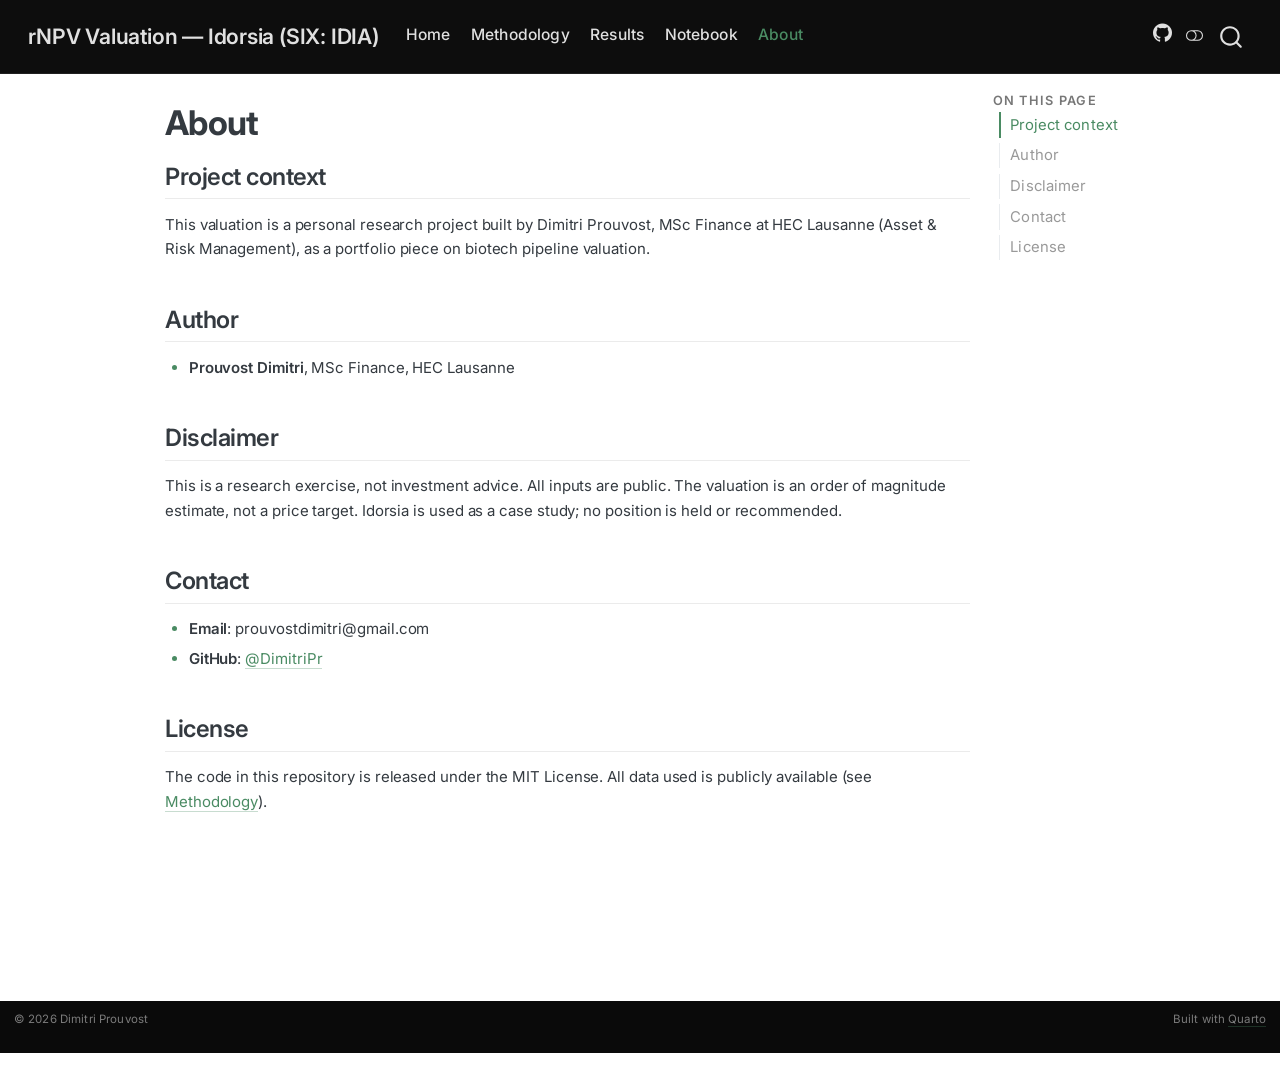
==== about.html @ 0ca476a7 "Deploying to gh-pages from @ DimitriPr/rnpv-idorsia-valuation@db2570fab41d0d4c4d8c8cfc863c0c8bb21568" ====
<!DOCTYPE html>
<html xmlns="http://www.w3.org/1999/xhtml" lang="en" xml:lang="en"><head>

<meta charset="utf-8">
<meta name="generator" content="quarto-1.10.18">

<meta name="viewport" content="width=device-width, initial-scale=1.0, user-scalable=yes">


<title>About – rNPV Valuation — Idorsia (SIX: IDIA)</title>
<style>
/* Default styles provided by pandoc.
** See https://pandoc.org/MANUAL.html#variables-for-html for config info.
*/
span.smallcaps{font-variant: small-caps;}
div.columns{display: flex; gap: 1.5em;}
div.column{flex: auto;}
@media screen {
div.columns{gap: min(4vw, 1.5em);}
div.column{overflow-x: auto;}
}
div.hanging-indent{margin-left: 1.5em; text-indent: -1.5em;}
ul.task-list{list-style: none;}
ul.task-list li input[type="checkbox"] {
  width: 0.8em;
  margin: 0 0.8em 0.2em -1em; /* quarto-specific, see https://github.com/quarto-dev/quarto-cli/issues/4556 */ 
  vertical-align: middle;
}
</style>


<script src="site_libs/quarto-nav/quarto-nav.js"></script>
<script src="site_libs/quarto-nav/headroom.min.js"></script>
<script src="site_libs/clipboard/clipboard.min.js"></script>
<script src="site_libs/quarto-search/autocomplete.umd.js"></script>
<script src="site_libs/quarto-search/fuse.min.js"></script>
<script src="site_libs/quarto-search/quarto-search.js"></script>
<meta name="quarto:offset" content="./">
<script src="site_libs/quarto-html/quarto.js" type="module"></script>
<script src="site_libs/quarto-html/tabsets/tabsets.js" type="module"></script>
<script src="site_libs/quarto-html/popper.min.js"></script>
<script src="site_libs/quarto-html/tippy.umd.min.js"></script>
<script src="site_libs/quarto-html/anchor.min.js"></script>
<link href="site_libs/quarto-html/tippy.css" rel="stylesheet">
<link href="site_libs/quarto-html/quarto-syntax-highlighting-64a204ab8560d761af7679ceaba22944.css" rel="stylesheet" class="quarto-color-scheme" id="quarto-text-highlighting-styles">
<link href="site_libs/quarto-html/quarto-syntax-highlighting-dark-b85bc7c33db8c58e0ec93c3465666fed.css" rel="stylesheet" class="quarto-color-scheme quarto-color-alternate" id="quarto-text-highlighting-styles">
<link href="site_libs/quarto-html/quarto-syntax-highlighting-64a204ab8560d761af7679ceaba22944.css" rel="stylesheet" class="quarto-color-scheme-extra" id="quarto-text-highlighting-styles">
<script src="site_libs/bootstrap/bootstrap.min.js"></script>
<link href="site_libs/bootstrap/bootstrap-icons.css" rel="stylesheet">
<link href="site_libs/bootstrap/bootstrap-dae86cc5c44ff60038910d979d464551.min.css" rel="stylesheet" append-hash="true" class="quarto-color-scheme" id="quarto-bootstrap" data-mode="light">
<link href="site_libs/bootstrap/bootstrap-dark-b881767d2ce9f5bcc4cdcca02720d2b8.min.css" rel="stylesheet" append-hash="true" class="quarto-color-scheme quarto-color-alternate" id="quarto-bootstrap" data-mode="dark">
<link href="site_libs/bootstrap/bootstrap-dae86cc5c44ff60038910d979d464551.min.css" rel="stylesheet" append-hash="true" class="quarto-color-scheme-extra" id="quarto-bootstrap" data-mode="light">
<script id="quarto-search-options" type="application/json">{
  "location": "navbar",
  "copy-button": false,
  "collapse-after": 3,
  "panel-placement": "end",
  "type": "overlay",
  "limit": 50,
  "keyboard-shortcut": [
    "f",
    "/",
    "s"
  ],
  "show-item-context": false,
  "language": {
    "search-no-results-text": "No results",
    "search-matching-documents-text": "matching documents",
    "search-copy-link-title": "Copy link to search",
    "search-hide-matches-text": "Hide additional matches",
    "search-more-match-text": "more match in this document",
    "search-more-matches-text": "more matches in this document",
    "search-clear-button-title": "Clear",
    "search-text-placeholder": "",
    "search-detached-cancel-button-title": "Cancel",
    "search-submit-button-title": "Submit",
    "search-label": "Search"
  }
}</script>
<style>html{ scroll-behavior: smooth; }</style>


</head>

<body class="nav-fixed quarto-light"><script id="quarto-html-before-body" type="application/javascript">
    const toggleBodyColorMode = (bsSheetEl) => {
      const mode = bsSheetEl.getAttribute("data-mode");
      const bodyEl = window.document.querySelector("body");
      if (mode === "dark") {
        bodyEl.classList.add("quarto-dark");
        bodyEl.classList.remove("quarto-light");
      } else {
        bodyEl.classList.add("quarto-light");
        bodyEl.classList.remove("quarto-dark");
      }
    }
    const toggleBodyColorPrimary = () => {
      const bsSheetEl = window.document.querySelector("link#quarto-bootstrap:not([rel=disabled-stylesheet])");
      if (bsSheetEl) {
        toggleBodyColorMode(bsSheetEl);
      }
    }
    const setColorSchemeToggle = (alternate) => {
      const toggles = window.document.querySelectorAll('.quarto-color-scheme-toggle');
      for (let i=0; i < toggles.length; i++) {
        const toggle = toggles[i];
        if (toggle) {
          if (alternate) {
            toggle.classList.add("alternate");
          } else {
            toggle.classList.remove("alternate");
          }
        }
      }
    };
    const toggleColorMode = (alternate) => {
      // Switch the stylesheets
      const primaryStylesheets = window.document.querySelectorAll('link.quarto-color-scheme:not(.quarto-color-alternate)');
      const alternateStylesheets = window.document.querySelectorAll('link.quarto-color-scheme.quarto-color-alternate');
      manageTransitions('#quarto-margin-sidebar .nav-link', false);
      if (alternate) {
        // note: dark is layered on light, we don't disable primary!
        enableStylesheet(alternateStylesheets);
        for (const sheetNode of alternateStylesheets) {
          if (sheetNode.id === "quarto-bootstrap") {
            toggleBodyColorMode(sheetNode);
          }
        }
      } else {
        disableStylesheet(alternateStylesheets);
        enableStylesheet(primaryStylesheets)
        toggleBodyColorPrimary();
      }
      manageTransitions('#quarto-margin-sidebar .nav-link', true);
      // Switch the toggles
      setColorSchemeToggle(alternate)
      // Hack to workaround the fact that safari doesn't
      // properly recolor the scrollbar when toggling (#1455)
      if (navigator.userAgent.indexOf('Safari') > 0 && navigator.userAgent.indexOf('Chrome') == -1) {
        manageTransitions("body", false);
        window.scrollTo(0, 1);
        setTimeout(() => {
          window.scrollTo(0, 0);
          manageTransitions("body", true);
        }, 40);
      }
    }
    const disableStylesheet = (stylesheets) => {
      for (let i=0; i < stylesheets.length; i++) {
        const stylesheet = stylesheets[i];
        stylesheet.rel = 'disabled-stylesheet';
      }
    }
    const enableStylesheet = (stylesheets) => {
      for (let i=0; i < stylesheets.length; i++) {
        const stylesheet = stylesheets[i];
        if(stylesheet.rel !== 'stylesheet') { // for Chrome, which will still FOUC without this check
          stylesheet.rel = 'stylesheet';
        }
      }
    }
    const manageTransitions = (selector, allowTransitions) => {
      const els = window.document.querySelectorAll(selector);
      for (let i=0; i < els.length; i++) {
        const el = els[i];
        if (allowTransitions) {
          el.classList.remove('notransition');
        } else {
          el.classList.add('notransition');
        }
      }
    }
    const isFileUrl = () => {
      return window.location.protocol === 'file:';
    }
    const hasAlternateSentinel = () => {
      let styleSentinel = getColorSchemeSentinel();
      if (styleSentinel !== null) {
        return styleSentinel === "alternate";
      } else {
        return false;
      }
    }
    const setStyleSentinel = (alternate) => {
      const value = alternate ? "alternate" : "default";
      if (!isFileUrl()) {
        window.localStorage.setItem("quarto-color-scheme", value);
      } else {
        localAlternateSentinel = value;
      }
    }
    const getColorSchemeSentinel = () => {
      if (!isFileUrl()) {
        const storageValue = window.localStorage.getItem("quarto-color-scheme");
        return storageValue != null ? storageValue : localAlternateSentinel;
      } else {
        return localAlternateSentinel;
      }
    }
    const toggleGiscusIfUsed = (isAlternate, darkModeDefault) => {
      const baseTheme = document.querySelector('#giscus-base-theme')?.value ?? 'light';
      const alternateTheme = document.querySelector('#giscus-alt-theme')?.value ?? 'dark';
      let newTheme = '';
      if(authorPrefersDark) {
        newTheme = isAlternate ? baseTheme : alternateTheme;
      } else {
        newTheme = isAlternate ? alternateTheme : baseTheme;
      }
      const changeGiscusTheme = () => {
        // From: https://github.com/giscus/giscus/issues/336
        const sendMessage = (message) => {
          const iframe = document.querySelector('iframe.giscus-frame');
          if (!iframe) return;
          iframe.contentWindow.postMessage({ giscus: message }, 'https://giscus.app');
        }
        sendMessage({
          setConfig: {
            theme: newTheme
          }
        });
      }
      const isGiscussLoaded = window.document.querySelector('iframe.giscus-frame') !== null;
      if (isGiscussLoaded) {
        changeGiscusTheme();
      }
    };
    const authorPrefersDark = false;
    const darkModeDefault = authorPrefersDark;
      document.querySelector('link#quarto-text-highlighting-styles.quarto-color-scheme-extra').rel = 'disabled-stylesheet';
      document.querySelector('link#quarto-bootstrap.quarto-color-scheme-extra').rel = 'disabled-stylesheet';
    let localAlternateSentinel = darkModeDefault ? 'alternate' : 'default';
    // Dark / light mode switch
    window.quartoToggleColorScheme = () => {
      // Read the current dark / light value
      let toAlternate = !hasAlternateSentinel();
      toggleColorMode(toAlternate);
      setStyleSentinel(toAlternate);
      toggleGiscusIfUsed(toAlternate, darkModeDefault);
      window.dispatchEvent(new Event('resize'));
    };
    // Switch to dark mode if need be
    if (hasAlternateSentinel()) {
      toggleColorMode(true);
    } else {
      toggleColorMode(false);
    }
  </script>

<div id="quarto-search-results"></div>
  <header id="quarto-header" class="headroom fixed-top">
    <nav class="navbar navbar-expand-lg " data-bs-theme="dark">
      <div class="navbar-container container-fluid">
      <div class="navbar-brand-container mx-auto">
    <a class="navbar-brand" href="./index.html">
    <span class="navbar-title">rNPV Valuation — Idorsia (SIX: IDIA)</span>
    </a>
  </div>
            <div id="quarto-search" class="" title="Search"></div>
          <button class="navbar-toggler" type="button" data-bs-toggle="collapse" data-bs-target="#navbarCollapse" aria-controls="navbarCollapse" role="menu" aria-expanded="false" aria-label="Toggle navigation" onclick="if (window.quartoToggleHeadroom) { window.quartoToggleHeadroom(); }">
  <span class="navbar-toggler-icon"></span>
</button>
          <div class="collapse navbar-collapse" id="navbarCollapse">
            <ul class="navbar-nav navbar-nav-scroll me-auto">
  <li class="nav-item">
    <a class="nav-link" href="./index.html"> 
<span class="menu-text">Home</span></a>
  </li>  
  <li class="nav-item">
    <a class="nav-link" href="./methodology.html"> 
<span class="menu-text">Methodology</span></a>
  </li>  
  <li class="nav-item">
    <a class="nav-link" href="./results.html"> 
<span class="menu-text">Results</span></a>
  </li>  
  <li class="nav-item">
    <a class="nav-link" href="./notebook.html"> 
<span class="menu-text">Notebook</span></a>
  </li>  
  <li class="nav-item">
    <a class="nav-link active" href="./about.html" aria-current="page"> 
<span class="menu-text">About</span></a>
  </li>  
</ul>
            <ul class="navbar-nav navbar-nav-scroll ms-auto">
  <li class="nav-item compact">
    <a class="nav-link" href="https://github.com/DimitriPr/rnpv-idorsia-valuation"> <i class="bi bi-github" role="img" aria-label="GitHub">
</i> 
<span class="menu-text"></span></a>
  </li>  
</ul>
          </div> <!-- /navcollapse -->
            <div class="quarto-navbar-tools">
  <a href="" class="quarto-color-scheme-toggle quarto-navigation-tool  px-1" onclick="window.quartoToggleColorScheme(); return false;" title="Toggle dark mode"><i class="bi"></i></a>
</div>
      </div> <!-- /container-fluid -->
    </nav>
</header>
<!-- content -->
<div id="quarto-content" class="quarto-container page-columns page-rows-contents page-layout-article page-navbar">
<!-- sidebar -->
<!-- margin-sidebar -->
    <div id="quarto-margin-sidebar" class="sidebar margin-sidebar">
        <nav id="TOC" role="doc-toc" class="toc-active">
    <h2 id="toc-title">On this page</h2>
   
  <ul>
  <li><a href="#project-context" id="toc-project-context" class="nav-link active" data-scroll-target="#project-context">Project context</a></li>
  <li><a href="#author" id="toc-author" class="nav-link" data-scroll-target="#author">Author</a></li>
  <li><a href="#disclaimer" id="toc-disclaimer" class="nav-link" data-scroll-target="#disclaimer">Disclaimer</a></li>
  <li><a href="#contact" id="toc-contact" class="nav-link" data-scroll-target="#contact">Contact</a></li>
  <li><a href="#license" id="toc-license" class="nav-link" data-scroll-target="#license">License</a></li>
  </ul>
</nav>
    </div>
<!-- main -->
<main class="content" id="quarto-document-content">


<header id="title-block-header" class="quarto-title-block default">
<div class="quarto-title">
<h1 class="title">About</h1>
</div>



<div class="quarto-title-meta">

    
  
    
  </div>
  


</header>


<section id="project-context" class="level2">
<h2 class="anchored" data-anchor-id="project-context">Project context</h2>
<p>This valuation is a personal research project built by Dimitri Prouvost, MSc Finance at HEC Lausanne (Asset &amp; Risk Management), as a portfolio piece on biotech pipeline valuation.</p>
</section>
<section id="author" class="level2">
<h2 class="anchored" data-anchor-id="author">Author</h2>
<ul>
<li><strong>Prouvost Dimitri</strong>, MSc Finance, HEC Lausanne</li>
</ul>
</section>
<section id="disclaimer" class="level2">
<h2 class="anchored" data-anchor-id="disclaimer">Disclaimer</h2>
<p>This is a research exercise, not investment advice. All inputs are public. The valuation is an order of magnitude estimate, not a price target. Idorsia is used as a case study; no position is held or recommended.</p>
</section>
<section id="contact" class="level2">
<h2 class="anchored" data-anchor-id="contact">Contact</h2>
<ul>
<li><strong>Email</strong>: prouvostdimitri@gmail.com</li>
<li><strong>GitHub</strong>: <a href="https://github.com/DimitriPr"><span class="citation" data-cites="DimitriPr">@DimitriPr</span></a></li>
</ul>
</section>
<section id="license" class="level2">
<h2 class="anchored" data-anchor-id="license">License</h2>
<p>The code in this repository is released under the MIT License. All data used is publicly available (see <a href="./methodology.html">Methodology</a>).</p>


</section>

</main> <!-- /main -->
<script id="quarto-html-after-body" type="application/javascript">
  window.document.addEventListener("DOMContentLoaded", function (event) {
    // Ensure there is a toggle, if there isn't float one in the top right
    if (window.document.querySelector('.quarto-color-scheme-toggle') === null) {
      const a = window.document.createElement('a');
      a.classList.add('top-right');
      a.classList.add('quarto-color-scheme-toggle');
      a.href = "";
      a.onclick = function() { try { window.quartoToggleColorScheme(); } catch {} return false; };
      const i = window.document.createElement("i");
      i.classList.add('bi');
      a.appendChild(i);
      window.document.body.appendChild(a);
    }
    setColorSchemeToggle(hasAlternateSentinel())
    const icon = "";
    const anchorJS = new window.AnchorJS();
    anchorJS.options = {
      placement: 'right',
      icon: icon
    };
    anchorJS.add('.anchored');
    const isCodeAnnotation = (el) => {
      for (const clz of el.classList) {
        if (clz.startsWith('code-annotation-')) {                     
          return true;
        }
      }
      return false;
    }
    const onCopySuccess = function(e) {
      // button target
      const button = e.trigger;
      // don't keep focus
      button.blur();
      // flash "checked"
      button.classList.add('code-copy-button-checked');
      var currentTitle = button.getAttribute("title");
      button.setAttribute("title", "Copied!");
      let tooltip;
      if (window.bootstrap) {
        button.setAttribute("data-bs-toggle", "tooltip");
        button.setAttribute("data-bs-placement", "left");
        button.setAttribute("data-bs-title", "Copied!");
        tooltip = new bootstrap.Tooltip(button, 
          { trigger: "manual", 
            customClass: "code-copy-button-tooltip",
            offset: [0, -8]});
        tooltip.show();    
      }
      setTimeout(function() {
        if (tooltip) {
          tooltip.hide();
          button.removeAttribute("data-bs-title");
          button.removeAttribute("data-bs-toggle");
          button.removeAttribute("data-bs-placement");
        }
        button.setAttribute("title", currentTitle);
        button.classList.remove('code-copy-button-checked');
      }, 1000);
      // clear code selection
      e.clearSelection();
    }
    const getTextToCopy = function(trigger) {
      const outerScaffold = trigger.parentElement.cloneNode(true);
      const codeEl = outerScaffold.querySelector('code');
      for (const childEl of codeEl.children) {
        if (isCodeAnnotation(childEl)) {
          childEl.remove();
        }
      }
      return codeEl.innerText;
    }
    const clipboard = new window.ClipboardJS('.code-copy-button:not([data-in-quarto-modal])', {
      text: getTextToCopy
    });
    clipboard.on('success', onCopySuccess);
    if (window.document.getElementById('quarto-embedded-source-code-modal')) {
      const clipboardModal = new window.ClipboardJS('.code-copy-button[data-in-quarto-modal]', {
        text: getTextToCopy,
        container: window.document.getElementById('quarto-embedded-source-code-modal')
      });
      clipboardModal.on('success', onCopySuccess);
    }
    const viewSource = window.document.getElementById('quarto-view-source') ||
                       window.document.getElementById('quarto-code-tools-source');
    if (viewSource) {
      const sourceUrl = viewSource.getAttribute("data-quarto-source-url");
      viewSource.addEventListener("click", function(e) {
        if (sourceUrl) {
          // rstudio viewer pane
          if (/\bcapabilities=\b/.test(window.location)) {
            window.open(sourceUrl);
          } else {
            window.location.href = sourceUrl;
          }
        } else {
          const modal = new bootstrap.Modal(document.getElementById('quarto-embedded-source-code-modal'));
          modal.show();
        }
        return false;
      });
    }
    function toggleCodeHandler(show) {
      return function(e) {
        const cellDetails = window.document.querySelectorAll(".cell details.code-fold");
        for (let i=0; i<cellDetails.length; i++) {
          const details = cellDetails[i];
          if (show) {
            details.open = true;
          } else {
            details.removeAttribute("open");
          }
        }
        const cellCodeDivs = window.document.querySelectorAll(".cell div.sourceCode.cell-code");
        const fromCls = show ? "hidden" : "unhidden";
        const toCls = show ? "unhidden" : "hidden";
        for (let i=0; i<cellCodeDivs.length; i++) {
          const codeDiv = cellCodeDivs[i];
          if (codeDiv.classList.contains(fromCls)) {
            codeDiv.classList.remove(fromCls);
            codeDiv.classList.add(toCls);
          } 
        }
        return false;
      }
    }
    const hideAllCode = window.document.getElementById("quarto-hide-all-code");
    if (hideAllCode) {
      hideAllCode.addEventListener("click", toggleCodeHandler(false));
    }
    const showAllCode = window.document.getElementById("quarto-show-all-code");
    if (showAllCode) {
      showAllCode.addEventListener("click", toggleCodeHandler(true));
    }
      var localhostRegex = new RegExp(/^(?:http|https):\/\/localhost\:?[0-9]*\//);
      var mailtoRegex = new RegExp(/^mailto:/);
        var filterRegex = new RegExp('/' + window.location.host + '/');
      var isInternal = (href) => {
          return filterRegex.test(href) || localhostRegex.test(href) || mailtoRegex.test(href);
      }
      // Inspect non-navigation links and adorn them if external
     var links = window.document.querySelectorAll('a[href]:not(.nav-link):not(.navbar-brand):not(.toc-action):not(.sidebar-link):not(.sidebar-item-toggle):not(.pagination-link):not(.no-external):not([aria-hidden]):not(.dropdown-item):not(.quarto-navigation-tool):not(.about-link)');
      for (var i=0; i<links.length; i++) {
        const link = links[i];
        if (!isInternal(link.href)) {
          // undo the damage that might have been done by quarto-nav.js in the case of
          // links that we want to consider external
          if (link.dataset.originalHref !== undefined) {
            link.href = link.dataset.originalHref;
          }
            // target, if specified
            link.setAttribute("target", "_blank");
            if (link.getAttribute("rel") === null) {
              link.setAttribute("rel", "noopener");
            }
        }
      }
    function tippyHover(el, contentFn, onTriggerFn, onUntriggerFn) {
      const config = {
        allowHTML: true,
        maxWidth: 500,
        delay: 100,
        arrow: false,
        appendTo: function(el) {
            return el.parentElement;
        },
        interactive: true,
        interactiveBorder: 10,
        theme: 'quarto',
        placement: 'bottom-start',
      };
      if (contentFn) {
        config.content = contentFn;
      }
      if (onTriggerFn) {
        config.onTrigger = onTriggerFn;
      }
      if (onUntriggerFn) {
        config.onUntrigger = onUntriggerFn;
      }
      window.tippy(el, config); 
    }
    const noterefs = window.document.querySelectorAll('a[role="doc-noteref"]');
    for (var i=0; i<noterefs.length; i++) {
      const ref = noterefs[i];
      tippyHover(ref, function() {
        // use id or data attribute instead here
        let href = ref.getAttribute('data-footnote-href') || ref.getAttribute('href');
        try { href = new URL(href).hash; } catch {}
        const id = href.replace(/^#\/?/, "");
        const note = window.document.getElementById(id);
        if (note) {
          return note.innerHTML;
        } else {
          return "";
        }
      });
    }
    const xrefs = window.document.querySelectorAll('a.quarto-xref');
    const processXRef = (id, note) => {
      // Strip column container classes
      const stripColumnClz = (el) => {
        el.classList.remove("page-full", "page-columns");
        if (el.children) {
          for (const child of el.children) {
            stripColumnClz(child);
          }
        }
      }
      stripColumnClz(note)
      if (id === null || id.startsWith('sec-')) {
        // Special case sections, only their first couple elements
        const container = document.createElement("div");
        if (note.children && note.children.length > 2) {
          container.appendChild(note.children[0].cloneNode(true));
          for (let i = 1; i < note.children.length; i++) {
            const child = note.children[i];
            if (child.tagName === "P" && child.innerText === "") {
              continue;
            } else {
              container.appendChild(child.cloneNode(true));
              break;
            }
          }
          if (window.Quarto?.typesetMath) {
            window.Quarto.typesetMath(container);
          }
          return container.innerHTML
        } else {
          if (window.Quarto?.typesetMath) {
            window.Quarto.typesetMath(note);
          }
          return note.innerHTML;
        }
      } else {
        // Remove any anchor links if they are present
        const anchorLink = note.querySelector('a.anchorjs-link');
        if (anchorLink) {
          anchorLink.remove();
        }
        if (window.Quarto?.typesetMath) {
          window.Quarto.typesetMath(note);
        }
        if (note.classList.contains("callout")) {
          return note.outerHTML;
        } else {
          return note.innerHTML;
        }
      }
    }
    for (var i=0; i<xrefs.length; i++) {
      const xref = xrefs[i];
      tippyHover(xref, undefined, function(instance) {
        instance.disable();
        let url = xref.getAttribute('href');
        let hash = undefined; 
        if (url.startsWith('#')) {
          hash = url;
        } else {
          try { hash = new URL(url).hash; } catch {}
        }
        if (hash) {
          const id = hash.replace(/^#\/?/, "");
          const note = window.document.getElementById(id);
          if (note !== null) {
            try {
              const html = processXRef(id, note.cloneNode(true));
              instance.setContent(html);
            } finally {
              instance.enable();
              instance.show();
            }
          } else {
            // See if we can fetch this
            fetch(url.split('#')[0])
            .then(res => res.text())
            .then(html => {
              const parser = new DOMParser();
              const htmlDoc = parser.parseFromString(html, "text/html");
              const note = htmlDoc.getElementById(id);
              if (note !== null) {
                const html = processXRef(id, note);
                instance.setContent(html);
              } 
            }).finally(() => {
              instance.enable();
              instance.show();
            });
          }
        } else {
          // See if we can fetch a full url (with no hash to target)
          // This is a special case and we should probably do some content thinning / targeting
          fetch(url)
          .then(res => res.text())
          .then(html => {
            const parser = new DOMParser();
            const htmlDoc = parser.parseFromString(html, "text/html");
            const note = htmlDoc.querySelector('main.content');
            if (note !== null) {
              // This should only happen for chapter cross references
              // (since there is no id in the URL)
              // remove the first header
              if (note.children.length > 0 && note.children[0].tagName === "HEADER") {
                note.children[0].remove();
              }
              const html = processXRef(null, note);
              instance.setContent(html);
            } 
          }).finally(() => {
            instance.enable();
            instance.show();
          });
        }
      }, function(instance) {
      });
    }
        let selectedAnnoteEl;
        const selectorForAnnotation = ( cell, annotation) => {
          let cellAttr = 'data-code-cell="' + cell + '"';
          let lineAttr = 'data-code-annotation="' +  annotation + '"';
          const selector = 'span[' + cellAttr + '][' + lineAttr + ']';
          return selector;
        }
        const selectCodeLines = (annoteEl) => {
          const doc = window.document;
          const targetCell = annoteEl.getAttribute("data-target-cell");
          const targetAnnotation = annoteEl.getAttribute("data-target-annotation");
          const annoteSpan = window.document.querySelector(selectorForAnnotation(targetCell, targetAnnotation));
          const lines = annoteSpan.getAttribute("data-code-lines").split(",");
          const lineIds = lines.map((line) => {
            return targetCell + "-" + line;
          })
          let top = null;
          let height = null;
          let parent = null;
          if (lineIds.length > 0) {
              //compute the position of the single el (top and bottom and make a div)
              const el = window.document.getElementById(lineIds[0]);
              top = el.offsetTop;
              height = el.offsetHeight;
              parent = el.parentElement.parentElement;
            if (lineIds.length > 1) {
              const lastEl = window.document.getElementById(lineIds[lineIds.length - 1]);
              const bottom = lastEl.offsetTop + lastEl.offsetHeight;
              height = bottom - top;
            }
            if (top !== null && height !== null && parent !== null) {
              // cook up a div (if necessary) and position it 
              let div = window.document.getElementById("code-annotation-line-highlight");
              if (div === null) {
                div = window.document.createElement("div");
                div.setAttribute("id", "code-annotation-line-highlight");
                div.style.position = 'absolute';
                parent.appendChild(div);
              }
              div.style.top = top - 2 + "px";
              div.style.height = height + 4 + "px";
              div.style.left = 0;
              let gutterDiv = window.document.getElementById("code-annotation-line-highlight-gutter");
              if (gutterDiv === null) {
                gutterDiv = window.document.createElement("div");
                gutterDiv.setAttribute("id", "code-annotation-line-highlight-gutter");
                gutterDiv.style.position = 'absolute';
                const codeCell = window.document.getElementById(targetCell);
                const gutter = codeCell.querySelector('.code-annotation-gutter');
                gutter.appendChild(gutterDiv);
              }
              gutterDiv.style.top = top - 2 + "px";
              gutterDiv.style.height = height + 4 + "px";
            }
            selectedAnnoteEl = annoteEl;
          }
        };
        const unselectCodeLines = () => {
          const elementsIds = ["code-annotation-line-highlight", "code-annotation-line-highlight-gutter"];
          elementsIds.forEach((elId) => {
            const div = window.document.getElementById(elId);
            if (div) {
              div.remove();
            }
          });
          selectedAnnoteEl = undefined;
        };
          // Handle positioning of the toggle
      window.addEventListener(
        "resize",
        throttle(() => {
          elRect = undefined;
          if (selectedAnnoteEl) {
            selectCodeLines(selectedAnnoteEl);
          }
        }, 10)
      );
      function throttle(fn, ms) {
      let throttle = false;
      let timer;
        return (...args) => {
          if(!throttle) { // first call gets through
              fn.apply(this, args);
              throttle = true;
          } else { // all the others get throttled
              if(timer) clearTimeout(timer); // cancel #2
              timer = setTimeout(() => {
                fn.apply(this, args);
                timer = throttle = false;
              }, ms);
          }
        };
      }
        // Attach click handler to the DT
        const annoteDls = window.document.querySelectorAll('dt[data-target-cell]');
        for (const annoteDlNode of annoteDls) {
          annoteDlNode.addEventListener('click', (event) => {
            const clickedEl = event.target;
            if (clickedEl !== selectedAnnoteEl) {
              unselectCodeLines();
              const activeEl = window.document.querySelector('dt[data-target-cell].code-annotation-active');
              if (activeEl) {
                activeEl.classList.remove('code-annotation-active');
              }
              selectCodeLines(clickedEl);
              clickedEl.classList.add('code-annotation-active');
            } else {
              // Unselect the line
              unselectCodeLines();
              clickedEl.classList.remove('code-annotation-active');
            }
          });
        }
    const findCites = (el) => {
      const parentEl = el.parentElement;
      if (parentEl) {
        const cites = parentEl.dataset.cites;
        if (cites) {
          return {
            el,
            cites: cites.split(' ')
          };
        } else {
          return findCites(el.parentElement)
        }
      } else {
        return undefined;
      }
    };
    var bibliorefs = window.document.querySelectorAll('a[role="doc-biblioref"]');
    for (var i=0; i<bibliorefs.length; i++) {
      const ref = bibliorefs[i];
      const citeInfo = findCites(ref);
      if (citeInfo) {
        tippyHover(citeInfo.el, function() {
          var popup = window.document.createElement('div');
          citeInfo.cites.forEach(function(cite) {
            var citeDiv = window.document.createElement('div');
            citeDiv.classList.add('hanging-indent');
            citeDiv.classList.add('csl-entry');
            var biblioDiv = window.document.getElementById('ref-' + cite);
            if (biblioDiv) {
              citeDiv.innerHTML = biblioDiv.innerHTML;
            }
            popup.appendChild(citeDiv);
          });
          return popup.innerHTML;
        });
      }
    }
  });
  </script>
</div> <!-- /content -->
<footer class="footer">
  <div class="nav-footer">
    <div class="nav-footer-left">
<p>© 2026 Dimitri Prouvost</p>
</div>   
    <div class="nav-footer-center">
      &nbsp;
    </div>
    <div class="nav-footer-right">
<p>Built with <a href="https://quarto.org">Quarto</a></p>
</div>
  </div>
</footer>




<script src="site_libs/quarto-html/zenscroll-min.js"></script>
</body></html>
---- site_libs/quarto-html/tippy.css ----
.tippy-box[data-animation=fade][data-state=hidden]{opacity:0}[data-tippy-root]{max-width:calc(100vw - 10px)}.tippy-box{position:relative;background-color:#333;color:#fff;border-radius:4px;font-size:14px;line-height:1.4;white-space:normal;outline:0;transition-property:transform,visibility,opacity}.tippy-box[data-placement^=top]>.tippy-arrow{bottom:0}.tippy-box[data-placement^=top]>.tippy-arrow:before{bottom:-7px;left:0;border-width:8px 8px 0;border-top-color:initial;transform-origin:center top}.tippy-box[data-placement^=bottom]>.tippy-arrow{top:0}.tippy-box[data-placement^=bottom]>.tippy-arrow:before{top:-7px;left:0;border-width:0 8px 8px;border-bottom-color:initial;transform-origin:center bottom}.tippy-box[data-placement^=left]>.tippy-arrow{right:0}.tippy-box[data-placement^=left]>.tippy-arrow:before{border-width:8px 0 8px 8px;border-left-color:initial;right:-7px;transform-origin:center left}.tippy-box[data-placement^=right]>.tippy-arrow{left:0}.tippy-box[data-placement^=right]>.tippy-arrow:before{left:-7px;border-width:8px 8px 8px 0;border-right-color:initial;transform-origin:center right}.tippy-box[data-inertia][data-state=visible]{transition-timing-function:cubic-bezier(.54,1.5,.38,1.11)}.tippy-arrow{width:16px;height:16px;color:#333}.tippy-arrow:before{content:"";position:absolute;border-color:transparent;border-style:solid}.tippy-content{position:relative;padding:5px 9px;z-index:1}
---- site_libs/quarto-html/quarto-syntax-highlighting-64a204ab8560d761af7679ceaba22944.css ----
/* quarto syntax highlight colors */
:root {
  --quarto-hl-ot-color: #003B4F;
  --quarto-hl-at-color: #657422;
  --quarto-hl-ss-color: #20794D;
  --quarto-hl-an-color: #5E5E5E;
  --quarto-hl-fu-color: #4758AB;
  --quarto-hl-st-color: #20794D;
  --quarto-hl-cf-color: #003B4F;
  --quarto-hl-op-color: #5E5E5E;
  --quarto-hl-er-color: #AD0000;
  --quarto-hl-bn-color: #AD0000;
  --quarto-hl-al-color: #AD0000;
  --quarto-hl-va-color: #111111;
  --quarto-hl-bu-color: inherit;
  --quarto-hl-ex-color: inherit;
  --quarto-hl-pp-color: #AD0000;
  --quarto-hl-in-color: #5E5E5E;
  --quarto-hl-vs-color: #20794D;
  --quarto-hl-wa-color: #5E5E5E;
  --quarto-hl-do-color: #5E5E5E;
  --quarto-hl-im-color: #00769E;
  --quarto-hl-ch-color: #20794D;
  --quarto-hl-dt-color: #AD0000;
  --quarto-hl-fl-color: #AD0000;
  --quarto-hl-co-color: #5E5E5E;
  --quarto-hl-cv-color: #5E5E5E;
  --quarto-hl-cn-color: #8f5902;
  --quarto-hl-sc-color: #5E5E5E;
  --quarto-hl-dv-color: #AD0000;
  --quarto-hl-kw-color: #003B4F;
}

/* other quarto variables */
:root {
  --quarto-font-monospace: SFMono-Regular, Menlo, Monaco, Consolas, "Liberation Mono", "Courier New", monospace;
}

/* syntax highlight based on Pandoc's rules */
pre > code.sourceCode > span {
  color: #003B4F;
}

code.sourceCode > span {
  color: #003B4F;
}

div.sourceCode,
div.sourceCode pre.sourceCode {
  color: #003B4F;
}

/* Normal */
code span {
  color: #003B4F;
}

/* Alert */
code span.al {
  color: #AD0000;
  font-style: inherit;
}

/* Annotation */
code span.an {
  color: #5E5E5E;
  font-style: inherit;
}

/* Attribute */
code span.at {
  color: #657422;
  font-style: inherit;
}

/* BaseN */
code span.bn {
  color: #AD0000;
  font-style: inherit;
}

/* BuiltIn */
code span.bu {
  font-style: inherit;
}

/* ControlFlow */
code span.cf {
  color: #003B4F;
  font-weight: bold;
  font-style: inherit;
}

/* Char */
code span.ch {
  color: #20794D;
  font-style: inherit;
}

/* Constant */
code span.cn {
  color: #8f5902;
  font-style: inherit;
}

/* Comment */
code span.co {
  color: #5E5E5E;
  font-style: inherit;
}

/* CommentVar */
code span.cv {
  color: #5E5E5E;
  font-style: italic;
}

/* Documentation */
code span.do {
  color: #5E5E5E;
  font-style: italic;
}

/* DataType */
code span.dt {
  color: #AD0000;
  font-style: inherit;
}

/* DecVal */
code span.dv {
  color: #AD0000;
  font-style: inherit;
}

/* Error */
code span.er {
  color: #AD0000;
  font-style: inherit;
}

/* Extension */
code span.ex {
  font-style: inherit;
}

/* Float */
code span.fl {
  color: #AD0000;
  font-style: inherit;
}

/* Function */
code span.fu {
  color: #4758AB;
  font-style: inherit;
}

/* Import */
code span.im {
  color: #00769E;
  font-style: inherit;
}

/* Information */
code span.in {
  color: #5E5E5E;
  font-style: inherit;
}

/* Keyword */
code span.kw {
  color: #003B4F;
  font-weight: bold;
  font-style: inherit;
}

/* Operator */
code span.op {
  color: #5E5E5E;
  font-style: inherit;
}

/* Other */
code span.ot {
  color: #003B4F;
  font-style: inherit;
}

/* Preprocessor */
code span.pp {
  color: #AD0000;
  font-style: inherit;
}

/* SpecialChar */
code span.sc {
  color: #5E5E5E;
  font-style: inherit;
}

/* SpecialString */
code span.ss {
  color: #20794D;
  font-style: inherit;
}

/* String */
code span.st {
  color: #20794D;
  font-style: inherit;
}

/* Variable */
code span.va {
  color: #111111;
  font-style: inherit;
}

/* VerbatimString */
code span.vs {
  color: #20794D;
  font-style: inherit;
}

/* Warning */
code span.wa {
  color: #5E5E5E;
  font-style: italic;
}

.prevent-inlining {
  content: "</";
}

/*# sourceMappingURL=9d8d5bb603a83b8298b89080a598c93b.css.map */
---- site_libs/quarto-html/quarto-syntax-highlighting-dark-b85bc7c33db8c58e0ec93c3465666fed.css ----
/* quarto syntax highlight colors */
:root {
  --quarto-hl-al-color: #f07178;
  --quarto-hl-an-color: #d4d0ab;
  --quarto-hl-at-color: #00e0e0;
  --quarto-hl-bn-color: #d4d0ab;
  --quarto-hl-bu-color: #abe338;
  --quarto-hl-ch-color: #abe338;
  --quarto-hl-co-color: #f8f8f2;
  --quarto-hl-cv-color: #ffd700;
  --quarto-hl-cn-color: #ffd700;
  --quarto-hl-cf-color: #ffa07a;
  --quarto-hl-dt-color: #ffa07a;
  --quarto-hl-dv-color: #d4d0ab;
  --quarto-hl-do-color: #f8f8f2;
  --quarto-hl-er-color: #f07178;
  --quarto-hl-ex-color: #00e0e0;
  --quarto-hl-fl-color: #d4d0ab;
  --quarto-hl-fu-color: #ffa07a;
  --quarto-hl-im-color: #abe338;
  --quarto-hl-in-color: #d4d0ab;
  --quarto-hl-kw-color: #ffa07a;
  --quarto-hl-op-color: #ffa07a;
  --quarto-hl-ot-color: #00e0e0;
  --quarto-hl-pp-color: #dcc6e0;
  --quarto-hl-re-color: #00e0e0;
  --quarto-hl-sc-color: #abe338;
  --quarto-hl-ss-color: #abe338;
  --quarto-hl-st-color: #abe338;
  --quarto-hl-va-color: #00e0e0;
  --quarto-hl-vs-color: #abe338;
  --quarto-hl-wa-color: #dcc6e0;
}

/* other quarto variables */
:root {
  --quarto-font-monospace: SFMono-Regular, Menlo, Monaco, Consolas, "Liberation Mono", "Courier New", monospace;
}

/* syntax highlight based on Pandoc's rules */
pre > code.sourceCode > span {
  color: #f8f8f2;
}

code.sourceCode > span {
  color: #f8f8f2;
}

div.sourceCode,
div.sourceCode pre.sourceCode {
  color: #f8f8f2;
}

/* Normal */
code span {
  color: #f8f8f2;
}

/* Alert */
code span.al {
  color: #f07178;
}

/* Annotation */
code span.an {
  color: #d4d0ab;
}

/* Attribute */
code span.at {
  color: #00e0e0;
}

/* BaseN */
code span.bn {
  color: #d4d0ab;
}

/* BuiltIn */
code span.bu {
  color: #abe338;
}

/* ControlFlow */
code span.cf {
  font-weight: bold;
  color: #ffa07a;
}

/* Char */
code span.ch {
  color: #abe338;
}

/* Constant */
code span.cn {
  color: #ffd700;
}

/* Comment */
code span.co {
  font-style: italic;
  color: #f8f8f2;
}

/* CommentVar */
code span.cv {
  color: #ffd700;
}

/* Documentation */
code span.do {
  color: #f8f8f2;
}

/* DataType */
code span.dt {
  color: #ffa07a;
}

/* DecVal */
code span.dv {
  color: #d4d0ab;
}

/* Error */
code span.er {
  color: #f07178;
  text-decoration: underline;
}

/* Extension */
code span.ex {
  font-weight: bold;
  color: #00e0e0;
}

/* Float */
code span.fl {
  color: #d4d0ab;
}

/* Function */
code span.fu {
  color: #ffa07a;
}

/* Import */
code span.im {
  color: #abe338;
}

/* Information */
code span.in {
  color: #d4d0ab;
}

/* Keyword */
code span.kw {
  font-weight: bold;
  color: #ffa07a;
}

/* Operator */
code span.op {
  color: #ffa07a;
}

/* Other */
code span.ot {
  color: #00e0e0;
}

/* Preprocessor */
code span.pp {
  color: #dcc6e0;
}

/* RegionMarker */
code span.re {
  background-color: #f8f8f2;
  color: #00e0e0;
}

/* SpecialChar */
code span.sc {
  color: #abe338;
}

/* SpecialString */
code span.ss {
  color: #abe338;
}

/* String */
code span.st {
  color: #abe338;
}

/* Variable */
code span.va {
  color: #00e0e0;
}

/* VerbatimString */
code span.vs {
  color: #abe338;
}

/* Warning */
code span.wa {
  color: #dcc6e0;
}

.prevent-inlining {
  content: "</";
}

/*# sourceMappingURL=4ed8f1090dec6531da29ab00902aa718.css.map */
---- site_libs/quarto-html/quarto-syntax-highlighting-64a204ab8560d761af7679ceaba22944.css ----
/* quarto syntax highlight colors */
:root {
  --quarto-hl-ot-color: #003B4F;
  --quarto-hl-at-color: #657422;
  --quarto-hl-ss-color: #20794D;
  --quarto-hl-an-color: #5E5E5E;
  --quarto-hl-fu-color: #4758AB;
  --quarto-hl-st-color: #20794D;
  --quarto-hl-cf-color: #003B4F;
  --quarto-hl-op-color: #5E5E5E;
  --quarto-hl-er-color: #AD0000;
  --quarto-hl-bn-color: #AD0000;
  --quarto-hl-al-color: #AD0000;
  --quarto-hl-va-color: #111111;
  --quarto-hl-bu-color: inherit;
  --quarto-hl-ex-color: inherit;
  --quarto-hl-pp-color: #AD0000;
  --quarto-hl-in-color: #5E5E5E;
  --quarto-hl-vs-color: #20794D;
  --quarto-hl-wa-color: #5E5E5E;
  --quarto-hl-do-color: #5E5E5E;
  --quarto-hl-im-color: #00769E;
  --quarto-hl-ch-color: #20794D;
  --quarto-hl-dt-color: #AD0000;
  --quarto-hl-fl-color: #AD0000;
  --quarto-hl-co-color: #5E5E5E;
  --quarto-hl-cv-color: #5E5E5E;
  --quarto-hl-cn-color: #8f5902;
  --quarto-hl-sc-color: #5E5E5E;
  --quarto-hl-dv-color: #AD0000;
  --quarto-hl-kw-color: #003B4F;
}

/* other quarto variables */
:root {
  --quarto-font-monospace: SFMono-Regular, Menlo, Monaco, Consolas, "Liberation Mono", "Courier New", monospace;
}

/* syntax highlight based on Pandoc's rules */
pre > code.sourceCode > span {
  color: #003B4F;
}

code.sourceCode > span {
  color: #003B4F;
}

div.sourceCode,
div.sourceCode pre.sourceCode {
  color: #003B4F;
}

/* Normal */
code span {
  color: #003B4F;
}

/* Alert */
code span.al {
  color: #AD0000;
  font-style: inherit;
}

/* Annotation */
code span.an {
  color: #5E5E5E;
  font-style: inherit;
}

/* Attribute */
code span.at {
  color: #657422;
  font-style: inherit;
}

/* BaseN */
code span.bn {
  color: #AD0000;
  font-style: inherit;
}

/* BuiltIn */
code span.bu {
  font-style: inherit;
}

/* ControlFlow */
code span.cf {
  color: #003B4F;
  font-weight: bold;
  font-style: inherit;
}

/* Char */
code span.ch {
  color: #20794D;
  font-style: inherit;
}

/* Constant */
code span.cn {
  color: #8f5902;
  font-style: inherit;
}

/* Comment */
code span.co {
  color: #5E5E5E;
  font-style: inherit;
}

/* CommentVar */
code span.cv {
  color: #5E5E5E;
  font-style: italic;
}

/* Documentation */
code span.do {
  color: #5E5E5E;
  font-style: italic;
}

/* DataType */
code span.dt {
  color: #AD0000;
  font-style: inherit;
}

/* DecVal */
code span.dv {
  color: #AD0000;
  font-style: inherit;
}

/* Error */
code span.er {
  color: #AD0000;
  font-style: inherit;
}

/* Extension */
code span.ex {
  font-style: inherit;
}

/* Float */
code span.fl {
  color: #AD0000;
  font-style: inherit;
}

/* Function */
code span.fu {
  color: #4758AB;
  font-style: inherit;
}

/* Import */
code span.im {
  color: #00769E;
  font-style: inherit;
}

/* Information */
code span.in {
  color: #5E5E5E;
  font-style: inherit;
}

/* Keyword */
code span.kw {
  color: #003B4F;
  font-weight: bold;
  font-style: inherit;
}

/* Operator */
code span.op {
  color: #5E5E5E;
  font-style: inherit;
}

/* Other */
code span.ot {
  color: #003B4F;
  font-style: inherit;
}

/* Preprocessor */
code span.pp {
  color: #AD0000;
  font-style: inherit;
}

/* SpecialChar */
code span.sc {
  color: #5E5E5E;
  font-style: inherit;
}

/* SpecialString */
code span.ss {
  color: #20794D;
  font-style: inherit;
}

/* String */
code span.st {
  color: #20794D;
  font-style: inherit;
}

/* Variable */
code span.va {
  color: #111111;
  font-style: inherit;
}

/* VerbatimString */
code span.vs {
  color: #20794D;
  font-style: inherit;
}

/* Warning */
code span.wa {
  color: #5E5E5E;
  font-style: italic;
}

.prevent-inlining {
  content: "</";
}

/*# sourceMappingURL=9d8d5bb603a83b8298b89080a598c93b.css.map */
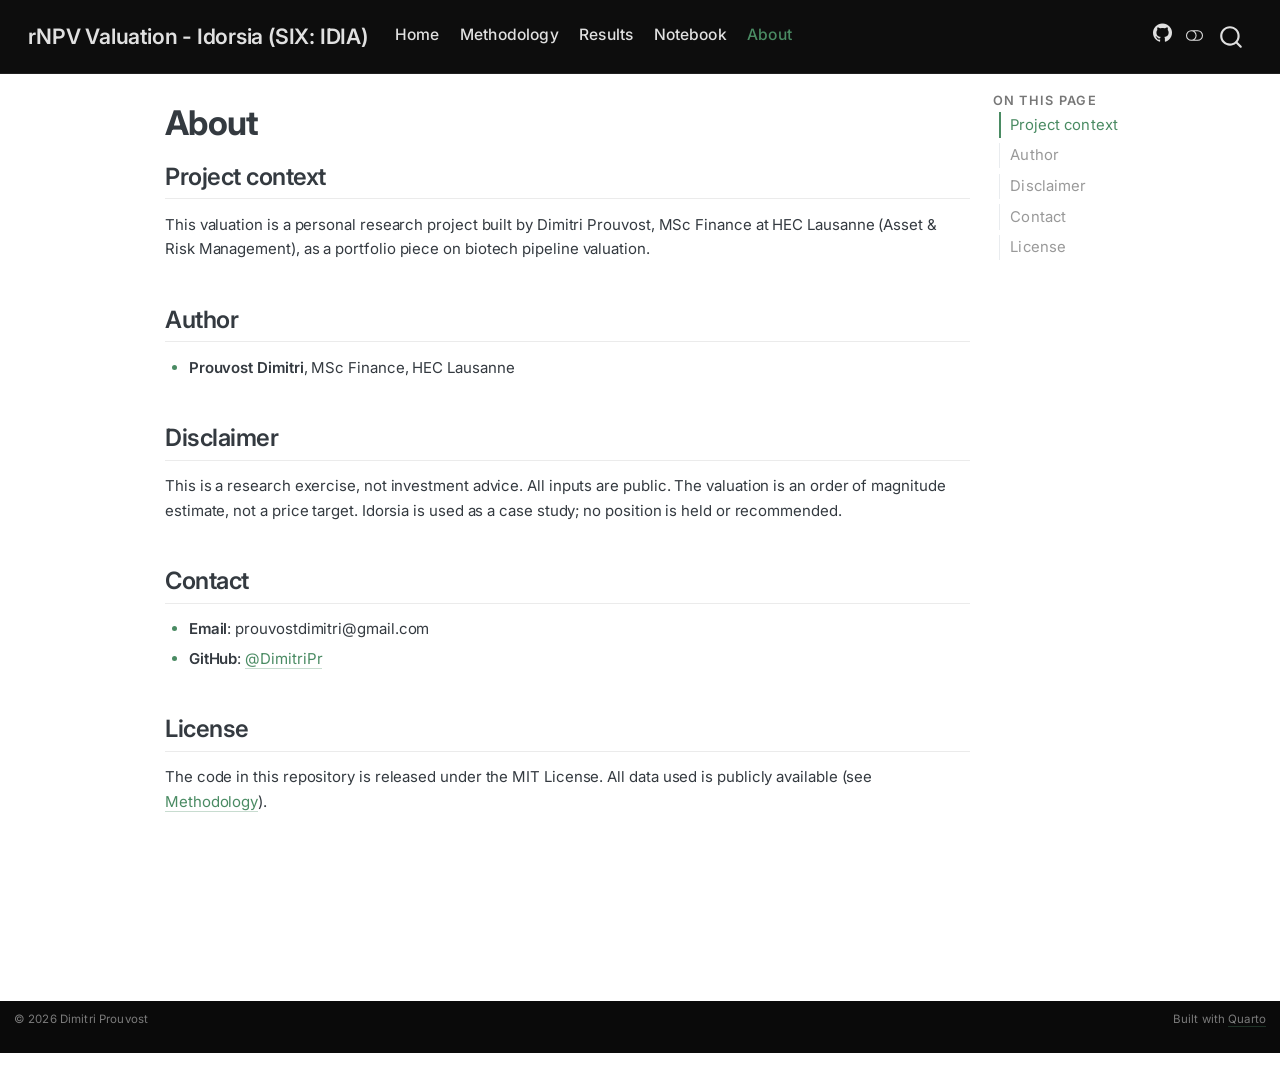
==== commit fa7da302: "Deploying to gh-pages from @ DimitriPr/rnpv-idorsia-valuation@721ac50a54891a0a49494639913ee8725e4d3a" ====
--- a/about.html
+++ b/about.html
@@ -2,12 +2,12 @@
 <html xmlns="http://www.w3.org/1999/xhtml" lang="en" xml:lang="en"><head>
 
 <meta charset="utf-8">
-<meta name="generator" content="quarto-1.10.18">
+<meta name="generator" content="quarto-1.10.19">
 
 <meta name="viewport" content="width=device-width, initial-scale=1.0, user-scalable=yes">
 
 
-<title>About – rNPV Valuation — Idorsia (SIX: IDIA)</title>
+<title>About – rNPV Valuation - Idorsia (SIX: IDIA)</title>
 <style>
 /* Default styles provided by pandoc.
 ** See https://pandoc.org/MANUAL.html#variables-for-html for config info.
@@ -42,14 +42,14 @@
 <script src="site_libs/quarto-html/tippy.umd.min.js"></script>
 <script src="site_libs/quarto-html/anchor.min.js"></script>
 <link href="site_libs/quarto-html/tippy.css" rel="stylesheet">
-<link href="site_libs/quarto-html/quarto-syntax-highlighting-64a204ab8560d761af7679ceaba22944.css" rel="stylesheet" class="quarto-color-scheme" id="quarto-text-highlighting-styles">
-<link href="site_libs/quarto-html/quarto-syntax-highlighting-dark-b85bc7c33db8c58e0ec93c3465666fed.css" rel="stylesheet" class="quarto-color-scheme quarto-color-alternate" id="quarto-text-highlighting-styles">
-<link href="site_libs/quarto-html/quarto-syntax-highlighting-64a204ab8560d761af7679ceaba22944.css" rel="stylesheet" class="quarto-color-scheme-extra" id="quarto-text-highlighting-styles">
+<link href="site_libs/quarto-html/quarto-syntax-highlighting-bf27225e3a48a9273f3daa8f8e829971.css" rel="stylesheet" class="quarto-color-scheme" id="quarto-text-highlighting-styles">
+<link href="site_libs/quarto-html/quarto-syntax-highlighting-dark-b626d73c4c936ccc3cb08be7d45d1df6.css" rel="stylesheet" class="quarto-color-scheme quarto-color-alternate" id="quarto-text-highlighting-styles">
+<link href="site_libs/quarto-html/quarto-syntax-highlighting-bf27225e3a48a9273f3daa8f8e829971.css" rel="stylesheet" class="quarto-color-scheme-extra" id="quarto-text-highlighting-styles">
 <script src="site_libs/bootstrap/bootstrap.min.js"></script>
 <link href="site_libs/bootstrap/bootstrap-icons.css" rel="stylesheet">
-<link href="site_libs/bootstrap/bootstrap-dae86cc5c44ff60038910d979d464551.min.css" rel="stylesheet" append-hash="true" class="quarto-color-scheme" id="quarto-bootstrap" data-mode="light">
-<link href="site_libs/bootstrap/bootstrap-dark-b881767d2ce9f5bcc4cdcca02720d2b8.min.css" rel="stylesheet" append-hash="true" class="quarto-color-scheme quarto-color-alternate" id="quarto-bootstrap" data-mode="dark">
-<link href="site_libs/bootstrap/bootstrap-dae86cc5c44ff60038910d979d464551.min.css" rel="stylesheet" append-hash="true" class="quarto-color-scheme-extra" id="quarto-bootstrap" data-mode="light">
+<link href="site_libs/bootstrap/bootstrap-5e1c5491ca906fac94265e6fd3dba6c2.min.css" rel="stylesheet" append-hash="true" class="quarto-color-scheme" id="quarto-bootstrap" data-mode="light">
+<link href="site_libs/bootstrap/bootstrap-dark-286a6bf8a15cd314f8f5f30c28641f63.min.css" rel="stylesheet" append-hash="true" class="quarto-color-scheme quarto-color-alternate" id="quarto-bootstrap" data-mode="dark">
+<link href="site_libs/bootstrap/bootstrap-5e1c5491ca906fac94265e6fd3dba6c2.min.css" rel="stylesheet" append-hash="true" class="quarto-color-scheme-extra" id="quarto-bootstrap" data-mode="light">
 <script id="quarto-search-options" type="application/json">{
   "location": "navbar",
   "copy-button": false,
@@ -252,7 +252,7 @@
       <div class="navbar-container container-fluid">
       <div class="navbar-brand-container mx-auto">
     <a class="navbar-brand" href="./index.html">
-    <span class="navbar-title">rNPV Valuation — Idorsia (SIX: IDIA)</span>
+    <span class="navbar-title">rNPV Valuation - Idorsia (SIX: IDIA)</span>
     </a>
   </div>
             <div id="quarto-search" class="" title="Search"></div>
--- a/site_libs/quarto-html/quarto-syntax-highlighting-bf27225e3a48a9273f3daa8f8e829971.css
+++ b/site_libs/quarto-html/quarto-syntax-highlighting-bf27225e3a48a9273f3daa8f8e829971.css
@@ -0,0 +1,236 @@
+/* quarto syntax highlight colors */
+:root {
+  --quarto-hl-ot-color: #003B4F;
+  --quarto-hl-at-color: #657422;
+  --quarto-hl-ss-color: #20794D;
+  --quarto-hl-an-color: #5E5E5E;
+  --quarto-hl-fu-color: #4758AB;
+  --quarto-hl-st-color: #20794D;
+  --quarto-hl-cf-color: #003B4F;
+  --quarto-hl-op-color: #5E5E5E;
+  --quarto-hl-er-color: #AD0000;
+  --quarto-hl-bn-color: #AD0000;
+  --quarto-hl-al-color: #AD0000;
+  --quarto-hl-va-color: #111111;
+  --quarto-hl-bu-color: inherit;
+  --quarto-hl-ex-color: inherit;
+  --quarto-hl-pp-color: #AD0000;
+  --quarto-hl-in-color: #5E5E5E;
+  --quarto-hl-vs-color: #20794D;
+  --quarto-hl-wa-color: #5E5E5E;
+  --quarto-hl-do-color: #5E5E5E;
+  --quarto-hl-im-color: #00769E;
+  --quarto-hl-ch-color: #20794D;
+  --quarto-hl-dt-color: #AD0000;
+  --quarto-hl-fl-color: #AD0000;
+  --quarto-hl-co-color: #5E5E5E;
+  --quarto-hl-cv-color: #5E5E5E;
+  --quarto-hl-cn-color: #8f5902;
+  --quarto-hl-sc-color: #5E5E5E;
+  --quarto-hl-dv-color: #AD0000;
+  --quarto-hl-kw-color: #003B4F;
+}
+
+/* other quarto variables */
+:root {
+  --quarto-font-monospace: SFMono-Regular, Menlo, Monaco, Consolas, "Liberation Mono", "Courier New", monospace;
+}
+
+/* syntax highlight based on Pandoc's rules */
+pre > code.sourceCode > span {
+  color: #003B4F;
+}
+
+code.sourceCode > span {
+  color: #003B4F;
+}
+
+div.sourceCode,
+div.sourceCode pre.sourceCode {
+  color: #003B4F;
+}
+
+/* Normal */
+code span {
+  color: #003B4F;
+}
+
+/* Alert */
+code span.al {
+  color: #AD0000;
+  font-style: inherit;
+}
+
+/* Annotation */
+code span.an {
+  color: #5E5E5E;
+  font-style: inherit;
+}
+
+/* Attribute */
+code span.at {
+  color: #657422;
+  font-style: inherit;
+}
+
+/* BaseN */
+code span.bn {
+  color: #AD0000;
+  font-style: inherit;
+}
+
+/* BuiltIn */
+code span.bu {
+  font-style: inherit;
+}
+
+/* ControlFlow */
+code span.cf {
+  color: #003B4F;
+  font-weight: bold;
+  font-style: inherit;
+}
+
+/* Char */
+code span.ch {
+  color: #20794D;
+  font-style: inherit;
+}
+
+/* Constant */
+code span.cn {
+  color: #8f5902;
+  font-style: inherit;
+}
+
+/* Comment */
+code span.co {
+  color: #5E5E5E;
+  font-style: inherit;
+}
+
+/* CommentVar */
+code span.cv {
+  color: #5E5E5E;
+  font-style: italic;
+}
+
+/* Documentation */
+code span.do {
+  color: #5E5E5E;
+  font-style: italic;
+}
+
+/* DataType */
+code span.dt {
+  color: #AD0000;
+  font-style: inherit;
+}
+
+/* DecVal */
+code span.dv {
+  color: #AD0000;
+  font-style: inherit;
+}
+
+/* Error */
+code span.er {
+  color: #AD0000;
+  font-style: inherit;
+}
+
+/* Extension */
+code span.ex {
+  font-style: inherit;
+}
+
+/* Float */
+code span.fl {
+  color: #AD0000;
+  font-style: inherit;
+}
+
+/* Function */
+code span.fu {
+  color: #4758AB;
+  font-style: inherit;
+}
+
+/* Import */
+code span.im {
+  color: #00769E;
+  font-style: inherit;
+}
+
+/* Information */
+code span.in {
+  color: #5E5E5E;
+  font-style: inherit;
+}
+
+/* Keyword */
+code span.kw {
+  color: #003B4F;
+  font-weight: bold;
+  font-style: inherit;
+}
+
+/* Operator */
+code span.op {
+  color: #5E5E5E;
+  font-style: inherit;
+}
+
+/* Other */
+code span.ot {
+  color: #003B4F;
+  font-style: inherit;
+}
+
+/* Preprocessor */
+code span.pp {
+  color: #AD0000;
+  font-style: inherit;
+}
+
+/* SpecialChar */
+code span.sc {
+  color: #5E5E5E;
+  font-style: inherit;
+}
+
+/* SpecialString */
+code span.ss {
+  color: #20794D;
+  font-style: inherit;
+}
+
+/* String */
+code span.st {
+  color: #20794D;
+  font-style: inherit;
+}
+
+/* Variable */
+code span.va {
+  color: #111111;
+  font-style: inherit;
+}
+
+/* VerbatimString */
+code span.vs {
+  color: #20794D;
+  font-style: inherit;
+}
+
+/* Warning */
+code span.wa {
+  color: #5E5E5E;
+  font-style: italic;
+}
+
+.prevent-inlining {
+  content: "</";
+}
+
+/*# sourceMappingURL=8be38f48d34c45af72792cbd699585e7.css.map */
--- a/site_libs/quarto-html/quarto-syntax-highlighting-dark-b626d73c4c936ccc3cb08be7d45d1df6.css
+++ b/site_libs/quarto-html/quarto-syntax-highlighting-dark-b626d73c4c936ccc3cb08be7d45d1df6.css
@@ -0,0 +1,219 @@
+/* quarto syntax highlight colors */
+:root {
+  --quarto-hl-al-color: #f07178;
+  --quarto-hl-an-color: #d4d0ab;
+  --quarto-hl-at-color: #00e0e0;
+  --quarto-hl-bn-color: #d4d0ab;
+  --quarto-hl-bu-color: #abe338;
+  --quarto-hl-ch-color: #abe338;
+  --quarto-hl-co-color: #f8f8f2;
+  --quarto-hl-cv-color: #ffd700;
+  --quarto-hl-cn-color: #ffd700;
+  --quarto-hl-cf-color: #ffa07a;
+  --quarto-hl-dt-color: #ffa07a;
+  --quarto-hl-dv-color: #d4d0ab;
+  --quarto-hl-do-color: #f8f8f2;
+  --quarto-hl-er-color: #f07178;
+  --quarto-hl-ex-color: #00e0e0;
+  --quarto-hl-fl-color: #d4d0ab;
+  --quarto-hl-fu-color: #ffa07a;
+  --quarto-hl-im-color: #abe338;
+  --quarto-hl-in-color: #d4d0ab;
+  --quarto-hl-kw-color: #ffa07a;
+  --quarto-hl-op-color: #ffa07a;
+  --quarto-hl-ot-color: #00e0e0;
+  --quarto-hl-pp-color: #dcc6e0;
+  --quarto-hl-re-color: #00e0e0;
+  --quarto-hl-sc-color: #abe338;
+  --quarto-hl-ss-color: #abe338;
+  --quarto-hl-st-color: #abe338;
+  --quarto-hl-va-color: #00e0e0;
+  --quarto-hl-vs-color: #abe338;
+  --quarto-hl-wa-color: #dcc6e0;
+}
+
+/* other quarto variables */
+:root {
+  --quarto-font-monospace: SFMono-Regular, Menlo, Monaco, Consolas, "Liberation Mono", "Courier New", monospace;
+}
+
+/* syntax highlight based on Pandoc's rules */
+pre > code.sourceCode > span {
+  color: #f8f8f2;
+}
+
+code.sourceCode > span {
+  color: #f8f8f2;
+}
+
+div.sourceCode,
+div.sourceCode pre.sourceCode {
+  color: #f8f8f2;
+}
+
+/* Normal */
+code span {
+  color: #f8f8f2;
+}
+
+/* Alert */
+code span.al {
+  color: #f07178;
+}
+
+/* Annotation */
+code span.an {
+  color: #d4d0ab;
+}
+
+/* Attribute */
+code span.at {
+  color: #00e0e0;
+}
+
+/* BaseN */
+code span.bn {
+  color: #d4d0ab;
+}
+
+/* BuiltIn */
+code span.bu {
+  color: #abe338;
+}
+
+/* ControlFlow */
+code span.cf {
+  font-weight: bold;
+  color: #ffa07a;
+}
+
+/* Char */
+code span.ch {
+  color: #abe338;
+}
+
+/* Constant */
+code span.cn {
+  color: #ffd700;
+}
+
+/* Comment */
+code span.co {
+  font-style: italic;
+  color: #f8f8f2;
+}
+
+/* CommentVar */
+code span.cv {
+  color: #ffd700;
+}
+
+/* Documentation */
+code span.do {
+  color: #f8f8f2;
+}
+
+/* DataType */
+code span.dt {
+  color: #ffa07a;
+}
+
+/* DecVal */
+code span.dv {
+  color: #d4d0ab;
+}
+
+/* Error */
+code span.er {
+  color: #f07178;
+  text-decoration: underline;
+}
+
+/* Extension */
+code span.ex {
+  font-weight: bold;
+  color: #00e0e0;
+}
+
+/* Float */
+code span.fl {
+  color: #d4d0ab;
+}
+
+/* Function */
+code span.fu {
+  color: #ffa07a;
+}
+
+/* Import */
+code span.im {
+  color: #abe338;
+}
+
+/* Information */
+code span.in {
+  color: #d4d0ab;
+}
+
+/* Keyword */
+code span.kw {
+  font-weight: bold;
+  color: #ffa07a;
+}
+
+/* Operator */
+code span.op {
+  color: #ffa07a;
+}
+
+/* Other */
+code span.ot {
+  color: #00e0e0;
+}
+
+/* Preprocessor */
+code span.pp {
+  color: #dcc6e0;
+}
+
+/* RegionMarker */
+code span.re {
+  background-color: #f8f8f2;
+  color: #00e0e0;
+}
+
+/* SpecialChar */
+code span.sc {
+  color: #abe338;
+}
+
+/* SpecialString */
+code span.ss {
+  color: #abe338;
+}
+
+/* String */
+code span.st {
+  color: #abe338;
+}
+
+/* Variable */
+code span.va {
+  color: #00e0e0;
+}
+
+/* VerbatimString */
+code span.vs {
+  color: #abe338;
+}
+
+/* Warning */
+code span.wa {
+  color: #dcc6e0;
+}
+
+.prevent-inlining {
+  content: "</";
+}
+
+/*# sourceMappingURL=a269c63e8167c3ae395728e86feb0848.css.map */
--- a/site_libs/quarto-html/quarto-syntax-highlighting-bf27225e3a48a9273f3daa8f8e829971.css
+++ b/site_libs/quarto-html/quarto-syntax-highlighting-bf27225e3a48a9273f3daa8f8e829971.css
@@ -0,0 +1,236 @@
+/* quarto syntax highlight colors */
+:root {
+  --quarto-hl-ot-color: #003B4F;
+  --quarto-hl-at-color: #657422;
+  --quarto-hl-ss-color: #20794D;
+  --quarto-hl-an-color: #5E5E5E;
+  --quarto-hl-fu-color: #4758AB;
+  --quarto-hl-st-color: #20794D;
+  --quarto-hl-cf-color: #003B4F;
+  --quarto-hl-op-color: #5E5E5E;
+  --quarto-hl-er-color: #AD0000;
+  --quarto-hl-bn-color: #AD0000;
+  --quarto-hl-al-color: #AD0000;
+  --quarto-hl-va-color: #111111;
+  --quarto-hl-bu-color: inherit;
+  --quarto-hl-ex-color: inherit;
+  --quarto-hl-pp-color: #AD0000;
+  --quarto-hl-in-color: #5E5E5E;
+  --quarto-hl-vs-color: #20794D;
+  --quarto-hl-wa-color: #5E5E5E;
+  --quarto-hl-do-color: #5E5E5E;
+  --quarto-hl-im-color: #00769E;
+  --quarto-hl-ch-color: #20794D;
+  --quarto-hl-dt-color: #AD0000;
+  --quarto-hl-fl-color: #AD0000;
+  --quarto-hl-co-color: #5E5E5E;
+  --quarto-hl-cv-color: #5E5E5E;
+  --quarto-hl-cn-color: #8f5902;
+  --quarto-hl-sc-color: #5E5E5E;
+  --quarto-hl-dv-color: #AD0000;
+  --quarto-hl-kw-color: #003B4F;
+}
+
+/* other quarto variables */
+:root {
+  --quarto-font-monospace: SFMono-Regular, Menlo, Monaco, Consolas, "Liberation Mono", "Courier New", monospace;
+}
+
+/* syntax highlight based on Pandoc's rules */
+pre > code.sourceCode > span {
+  color: #003B4F;
+}
+
+code.sourceCode > span {
+  color: #003B4F;
+}
+
+div.sourceCode,
+div.sourceCode pre.sourceCode {
+  color: #003B4F;
+}
+
+/* Normal */
+code span {
+  color: #003B4F;
+}
+
+/* Alert */
+code span.al {
+  color: #AD0000;
+  font-style: inherit;
+}
+
+/* Annotation */
+code span.an {
+  color: #5E5E5E;
+  font-style: inherit;
+}
+
+/* Attribute */
+code span.at {
+  color: #657422;
+  font-style: inherit;
+}
+
+/* BaseN */
+code span.bn {
+  color: #AD0000;
+  font-style: inherit;
+}
+
+/* BuiltIn */
+code span.bu {
+  font-style: inherit;
+}
+
+/* ControlFlow */
+code span.cf {
+  color: #003B4F;
+  font-weight: bold;
+  font-style: inherit;
+}
+
+/* Char */
+code span.ch {
+  color: #20794D;
+  font-style: inherit;
+}
+
+/* Constant */
+code span.cn {
+  color: #8f5902;
+  font-style: inherit;
+}
+
+/* Comment */
+code span.co {
+  color: #5E5E5E;
+  font-style: inherit;
+}
+
+/* CommentVar */
+code span.cv {
+  color: #5E5E5E;
+  font-style: italic;
+}
+
+/* Documentation */
+code span.do {
+  color: #5E5E5E;
+  font-style: italic;
+}
+
+/* DataType */
+code span.dt {
+  color: #AD0000;
+  font-style: inherit;
+}
+
+/* DecVal */
+code span.dv {
+  color: #AD0000;
+  font-style: inherit;
+}
+
+/* Error */
+code span.er {
+  color: #AD0000;
+  font-style: inherit;
+}
+
+/* Extension */
+code span.ex {
+  font-style: inherit;
+}
+
+/* Float */
+code span.fl {
+  color: #AD0000;
+  font-style: inherit;
+}
+
+/* Function */
+code span.fu {
+  color: #4758AB;
+  font-style: inherit;
+}
+
+/* Import */
+code span.im {
+  color: #00769E;
+  font-style: inherit;
+}
+
+/* Information */
+code span.in {
+  color: #5E5E5E;
+  font-style: inherit;
+}
+
+/* Keyword */
+code span.kw {
+  color: #003B4F;
+  font-weight: bold;
+  font-style: inherit;
+}
+
+/* Operator */
+code span.op {
+  color: #5E5E5E;
+  font-style: inherit;
+}
+
+/* Other */
+code span.ot {
+  color: #003B4F;
+  font-style: inherit;
+}
+
+/* Preprocessor */
+code span.pp {
+  color: #AD0000;
+  font-style: inherit;
+}
+
+/* SpecialChar */
+code span.sc {
+  color: #5E5E5E;
+  font-style: inherit;
+}
+
+/* SpecialString */
+code span.ss {
+  color: #20794D;
+  font-style: inherit;
+}
+
+/* String */
+code span.st {
+  color: #20794D;
+  font-style: inherit;
+}
+
+/* Variable */
+code span.va {
+  color: #111111;
+  font-style: inherit;
+}
+
+/* VerbatimString */
+code span.vs {
+  color: #20794D;
+  font-style: inherit;
+}
+
+/* Warning */
+code span.wa {
+  color: #5E5E5E;
+  font-style: italic;
+}
+
+.prevent-inlining {
+  content: "</";
+}
+
+/*# sourceMappingURL=8be38f48d34c45af72792cbd699585e7.css.map */
